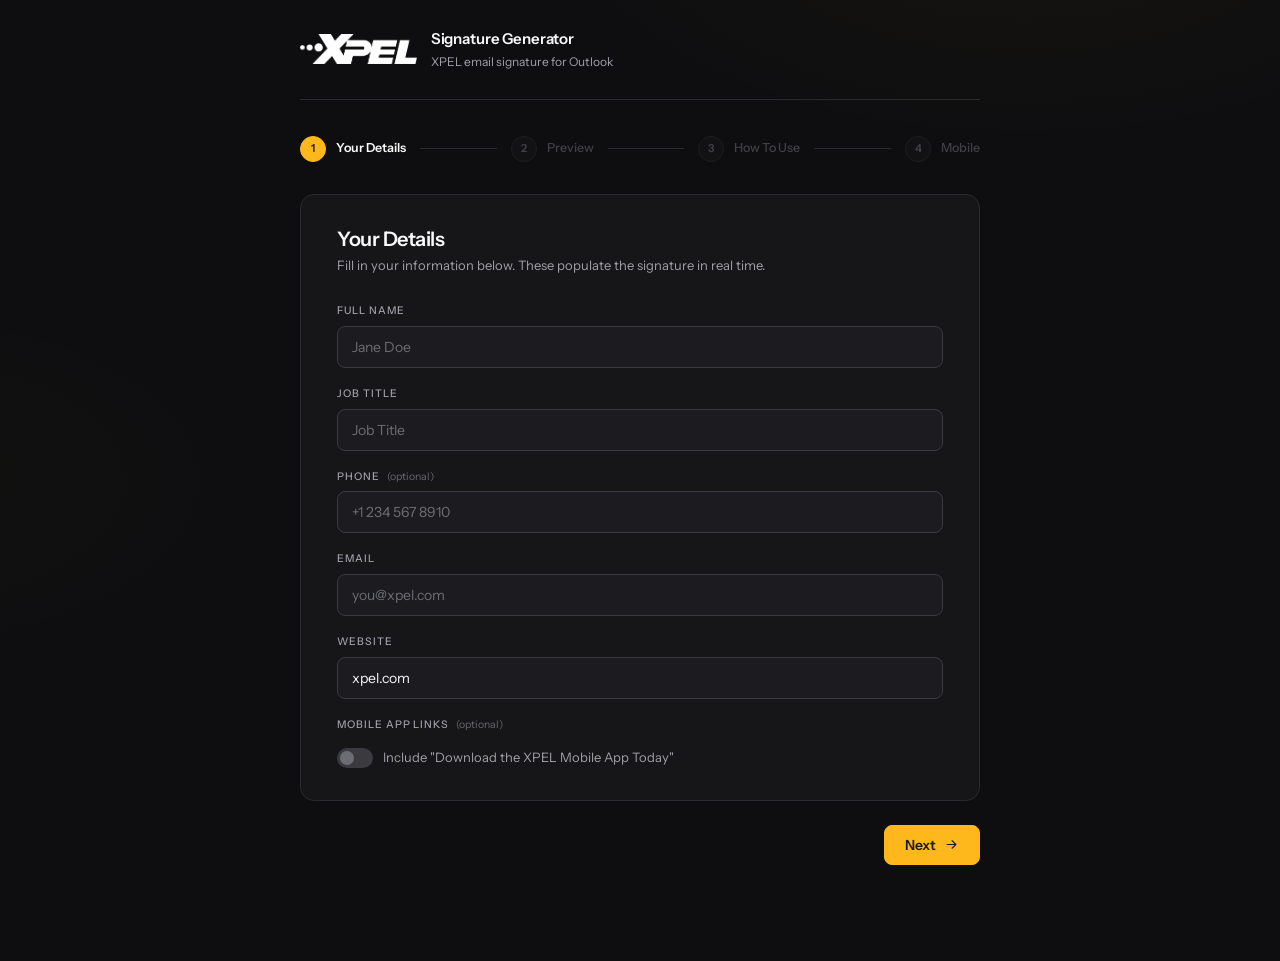
==== index.html @ 2476eb13 "Add files via upload" ====
<!doctype html>
<html lang="en">
<head>
<meta charset="utf-8">
<meta name="viewport" content="width=device-width, initial-scale=1">
<title>XPEL · Signature Generator</title>
<link rel="preconnect" href="https://fonts.googleapis.com">
<link rel="preconnect" href="https://fonts.gstatic.com" crossorigin>
<link href="https://fonts.googleapis.com/css2?family=Instrument+Sans:wght@400;500;600&family=JetBrains+Mono:wght@400;500&display=swap" rel="stylesheet">
<link rel="stylesheet" href="style.css">
</head>
<body>
<div class="app">

  <header class="app-header">
    <img id="header-logo" class="header-logo" alt="XPEL">
    <div class="brand-text">
      <span class="title">Signature Generator</span>
      <span class="subtitle">XPEL email signature for Outlook</span>
    </div>
  </header>

  <!-- Stepper -->
  <div class="stepper" role="navigation" aria-label="Progress">
    <div class="step active" id="step-1" data-step="1" role="button" tabindex="0" aria-label="Step 1: Your Details">
      <div class="step-num">1</div>
      <span class="step-label">Your Details</span>
    </div>
    <div class="step-connector"></div>
    <div class="step" id="step-2" data-step="2" role="button" tabindex="0" aria-label="Step 2: Preview">
      <div class="step-num">2</div>
      <span class="step-label">Preview</span>
    </div>
    <div class="step-connector"></div>
    <div class="step" id="step-3" data-step="3" role="button" tabindex="0" aria-label="Step 3: How To Use">
      <div class="step-num">3</div>
      <span class="step-label">How To Use</span>
    </div>
    <div class="step-connector"></div>
    <div class="step" id="step-4" data-step="4" role="button" tabindex="0" aria-label="Step 4: Mobile">
      <div class="step-num">4</div>
      <span class="step-label">Mobile</span>
    </div>
  </div>

  <!-- ── Page 1: Your Details ─────────────────────────────────── -->
  <div id="page-1" class="page active">
    <div class="panel">
      <h2 class="panel-title">Your Details</h2>
      <p class="panel-helper">Fill in your information below. These populate the signature in real time.</p>

      <div class="field">
        <label class="field-label" for="f-name">Full Name</label>
        <input class="field-input" id="f-name" type="text" data-field="name" autocomplete="name" placeholder="Jane Doe">
      </div>
      <div class="field">
        <label class="field-label" for="f-title">Job Title</label>
        <input class="field-input" id="f-title" type="text" data-field="title" autocomplete="organization-title" placeholder="Job Title">
      </div>
      <div class="field">
        <label class="field-label" for="f-phone">Phone <span class="field-optional">(optional)</span></label>
        <input class="field-input" id="f-phone" type="tel" data-field="phone" autocomplete="tel" placeholder="+1 234 567 8910">
      </div>
      <div class="field">
        <label class="field-label" for="f-email">Email</label>
        <input class="field-input" id="f-email" type="email" data-field="email" autocomplete="email" placeholder="you@xpel.com">
      </div>
      <div class="field">
        <label class="field-label" for="f-website">Website</label>
        <input class="field-input" id="f-website" type="text" data-field="website" autocomplete="url" placeholder="xpel.com">
      </div>
      <div class="field field-toggle">
        <span class="field-label">Mobile App Links <span class="field-optional">(optional)</span></span>
        <label class="toggle-row" for="f-app-links">
          <input type="checkbox" id="f-app-links" class="toggle-input" data-bool-field="showAppLinks">
          <span class="toggle-track"><span class="toggle-thumb"></span></span>
          <span class="toggle-text">Include "Download the XPEL Mobile App Today"</span>
        </label>
      </div>
    </div>

    <div class="nav-row">
      <span class="spacer"></span>
      <button class="btn btn-primary" id="next-1" type="button">
        Next
        <svg viewBox="0 0 24 24"><path d="M5 12h14M13 6l6 6-6 6"/></svg>
      </button>
    </div>
  </div>

  <!-- ── Page 2: Preview ──────────────────────────────────────── -->
  <div id="page-2" class="page">
    <div class="panel">
      <h2 class="panel-title">Preview</h2>
      <p class="panel-helper">Here's a live preview of your signature.</p>

      <div class="preview-stage">
        <iframe id="preview-frame" title="Signature preview"></iframe>
      </div>
    </div>

    <div class="nav-row">
      <button class="btn" id="back-2" type="button">
        <svg viewBox="0 0 24 24"><path d="M19 12H5M11 6l-6 6 6 6"/></svg>
        Back
      </button>
      <button class="btn btn-primary" id="next-2" type="button">
        Next
        <svg viewBox="0 0 24 24"><path d="M5 12h14M13 6l6 6-6 6"/></svg>
      </button>
    </div>
  </div>

  <!-- ── Page 3: How To Use ────────────────────────────────────── -->
  <div id="page-3" class="page">
    <div class="panel">
      <h2 class="panel-title">How To Use</h2>
      <p class="panel-helper">Copy your signature, then select your computer and Outlook version to see the right install steps.</p>

      <div class="copy-hero">
        <button class="btn-copy-outlook" id="copy-rich" type="button">
          <svg viewBox="0 0 24 24"><path d="M20 6 9 17l-5-5"/></svg>
          Copy for Outlook
        </button>
        <p class="copy-hint">Copies the formatted signature &mdash; images, layout, and all. Paste directly into the Outlook editor.</p>
      </div>

      <p class="toggle-section-label">Your Computer</p>
      <div class="mode-toggle-large" role="group" aria-label="Choose your computer">
        <button class="mode-btn active" type="button" data-device="windows" id="device-windows">
          <svg viewBox="0 0 24 24"><rect x="2" y="4" width="20" height="13" rx="1.5"/><path d="M8 21h8M12 17v4"/></svg>
          Windows
        </button>
        <button class="mode-btn" type="button" data-device="mac" id="device-mac">
          <svg viewBox="0 0 24 24"><rect x="4" y="4" width="16" height="11" rx="1"/><path d="M2 18h20l-1.5 2h-17z"/></svg>
          Mac
        </button>
      </div>

      <p class="toggle-section-label">Outlook Version</p>
      <div class="mode-toggle-large" role="group" aria-label="Choose your Outlook version">
        <button class="mode-btn active" type="button" data-version="new" id="version-new">
          <svg viewBox="0 0 24 24"><circle cx="12" cy="12" r="10"/><path d="M2 12h20M12 2a15.3 15.3 0 0 1 4 10 15.3 15.3 0 0 1-4 10 15.3 15.3 0 0 1-4-10 15.3 15.3 0 0 1 4-10z"/></svg>
          <span class="mode-btn-stack">
            <span class="mode-btn-main">Web &amp; New Outlook</span>
            <span class="mode-btn-sub">outlook.com &middot; Microsoft 365 &middot; New Outlook</span>
          </span>
        </button>
        <button class="mode-btn" type="button" data-version="classic" id="version-classic">
          <svg viewBox="0 0 24 24"><rect x="2" y="3" width="20" height="14" rx="2"/><path d="M8 21h8M12 17v4"/></svg>
          <span class="mode-btn-stack">
            <span class="mode-btn-main">Classic Desktop App</span>
            <span class="mode-btn-sub">Outlook 2016 &ndash; 2021</span>
          </span>
        </button>
      </div>

      <div class="install-sections">

        <div class="install-card" data-device="windows" data-version="new">
          <div class="install-card-header">
            <div class="install-icon">
              <svg viewBox="0 0 24 24"><circle cx="12" cy="12" r="10"/><path d="M2 12h20M12 2a15.3 15.3 0 0 1 4 10 15.3 15.3 0 0 1-4 10 15.3 15.3 0 0 1-4-10 15.3 15.3 0 0 1 4-10z"/></svg>
            </div>
            <div>
              <p class="install-card-title">New Outlook &amp; Outlook on the Web &mdash; Windows</p>
              <p class="install-card-sub">outlook.com &middot; Microsoft 365 &middot; New Outlook for Windows</p>
            </div>
          </div>
          <ol class="install-steps">
            <li class="install-step"><span class="step-num-sm">1</span><span>Click the <strong>Settings</strong> gear icon in the top-right corner of Outlook.</span></li>
            <li class="install-step"><span class="step-num-sm">2</span><span>Select <code>Accounts &rarr; Signatures</code>.</span></li>
            <li class="install-step"><span class="step-num-sm">3</span><span>Click <strong>New signature</strong> (or the <strong>+</strong> icon) and give it a name (e.g. <em>XPEL</em>).</span></li>
            <li class="install-step"><span class="step-num-sm">4</span><span>Click into the signature editor, then press <code>Ctrl+V</code> to paste.</span></li>
            <li class="install-step"><span class="step-num-sm">5</span><span>Click <strong>Save</strong>. Set it as your default for new messages and/or replies using the dropdowns.</span></li>
          </ol>
        </div>

        <div class="install-card" data-device="windows" data-version="classic">
          <div class="install-card-header">
            <div class="install-icon">
              <svg viewBox="0 0 24 24"><rect x="2" y="3" width="20" height="14" rx="2"/><path d="M8 21h8M12 17v4"/></svg>
            </div>
            <div>
              <p class="install-card-title">Classic Outlook Desktop &mdash; Windows</p>
              <p class="install-card-sub">Outlook 2016 &middot; 2019 &middot; 2021 (Windows)</p>
            </div>
          </div>
          <ol class="install-steps">
            <li class="install-step"><span class="step-num-sm">1</span><span>Open Outlook and go to <code>File &rarr; Options &rarr; Mail</code>.</span></li>
            <li class="install-step"><span class="step-num-sm">2</span><span>Click <strong>Signatures&hellip;</strong> under the <em>Compose messages</em> section.</span></li>
            <li class="install-step"><span class="step-num-sm">3</span><span>Click <strong>New</strong>, enter a name (e.g. <em>XPEL</em>), and click <strong>OK</strong>.</span></li>
            <li class="install-step"><span class="step-num-sm">4</span><span>Click into the editor area at the bottom, then press <code>Ctrl+V</code> to paste.</span></li>
            <li class="install-step"><span class="step-num-sm">5</span><span>Click <strong>OK</strong> to save. Use the dropdowns at top right to set it as default for <em>New messages</em> and/or <em>Replies/forwards</em>.</span></li>
          </ol>
        </div>

        <div class="install-card" data-device="mac" data-version="new">
          <div class="install-card-header">
            <div class="install-icon">
              <svg viewBox="0 0 24 24"><circle cx="12" cy="12" r="10"/><path d="M2 12h20M12 2a15.3 15.3 0 0 1 4 10 15.3 15.3 0 0 1-4 10 15.3 15.3 0 0 1-4-10 15.3 15.3 0 0 1 4-10z"/></svg>
            </div>
            <div>
              <p class="install-card-title">New Outlook &amp; Outlook on the Web &mdash; Mac</p>
              <p class="install-card-sub">outlook.com &middot; Microsoft 365 &middot; New Outlook for Mac</p>
            </div>
          </div>
          <ol class="install-steps">
            <li class="install-step"><span class="step-num-sm">1</span><span>Click the <strong>Settings</strong> gear icon in the top-right corner. If you don&rsquo;t see one, click the <strong>Outlook</strong> menu &rarr; <strong>Settings</strong> instead.</span></li>
            <li class="install-step"><span class="step-num-sm">2</span><span>Select <code>Accounts &rarr; Signatures</code>.</span></li>
            <li class="install-step"><span class="step-num-sm">3</span><span>Click <strong>New signature</strong> (or the <strong>+</strong> icon) and give it a name (e.g. <em>XPEL</em>).</span></li>
            <li class="install-step"><span class="step-num-sm">4</span><span>Click into the signature editor, then press <code>&#8984;V</code> to paste.</span></li>
            <li class="install-step warn"><span class="step-num-sm">5</span><span>A small clipboard icon will appear right after pasting &mdash; click it and choose <strong>Keep Source Formatting</strong>. Skipping this is the most common cause of a squished or distorted signature on Mac.</span></li>
            <li class="install-step"><span class="step-num-sm">6</span><span>Click <strong>Save</strong>. Set it as your default for new messages and/or replies using the dropdowns.</span></li>
          </ol>
        </div>

        <div class="install-card" data-device="mac" data-version="classic">
          <div class="install-card-header">
            <div class="install-icon">
              <svg viewBox="0 0 24 24"><rect x="4" y="4" width="16" height="11" rx="1"/><path d="M2 18h20l-1.5 2h-17z"/></svg>
            </div>
            <div>
              <p class="install-card-title">Classic Outlook for Mac</p>
              <p class="install-card-sub">Outlook 2019 &middot; 2021 for Mac (pre-&ldquo;New Outlook&rdquo; interface)</p>
            </div>
          </div>
          <ol class="install-steps">
            <li class="install-step"><span class="step-num-sm">1</span><span>Click the <strong>Outlook</strong> menu in the top-left of the screen, then select <strong>Preferences</strong>.</span></li>
            <li class="install-step"><span class="step-num-sm">2</span><span>Click <strong>Signatures</strong> under the <em>Email</em> section.</span></li>
            <li class="install-step"><span class="step-num-sm">3</span><span>Click the <strong>+</strong> icon to add a new signature and give it a name (e.g. <em>XPEL</em>).</span></li>
            <li class="install-step"><span class="step-num-sm">4</span><span>Click into the editor, then press <code>&#8984;V</code> to paste.</span></li>
            <li class="install-step warn"><span class="step-num-sm">5</span><span>A small clipboard icon will appear right after pasting &mdash; click it and choose <strong>Keep Source Formatting</strong>. Skipping this is the most common cause of a squished or distorted signature on Mac.</span></li>
            <li class="install-step"><span class="step-num-sm">6</span><span>Click <strong>Save</strong>, close the window, then use the dropdowns to set it as default for <em>New messages</em> and/or <em>Replies/forwards</em>.</span></li>
          </ol>
        </div>

      </div>
    </div>

    <div class="nav-row">
      <button class="btn" id="back-3" type="button">
        <svg viewBox="0 0 24 24"><path d="M19 12H5M11 6l-6 6 6 6"/></svg>
        Back
      </button>
      <button class="btn btn-primary" id="next-3" type="button">
        Next
        <svg viewBox="0 0 24 24"><path d="M5 12h14M13 6l6 6-6 6"/></svg>
      </button>
    </div>
  </div>

  <!-- ── Page 4: Mobile Setup ──────────────────────────────────── -->
  <div id="page-4" class="page">
    <div class="panel">
      <h2 class="panel-title">Mobile Setup</h2>
      <p class="panel-helper">Outlook Mobile signatures are separate from desktop and don&rsquo;t sync automatically &mdash; you'll need to set this up once on each phone. This is a simplified, plain-text signature that works the same way on iOS and Android, and it's clearly marked as a mobile reply.</p>

      <div class="plaintext-preview" id="plaintext-preview"></div>

      <div class="copy-hero">
        <button class="btn-copy-outlook" id="copy-mobile" type="button">
          <svg viewBox="0 0 24 24"><path d="M20 6 9 17l-5-5"/></svg>
          Copy Mobile Signature
        </button>
        <p class="copy-hint">Plain text, no logo or images &mdash; pastes cleanly into Outlook Mobile on any phone.</p>
      </div>

      <div class="install-card">
        <div class="install-card-header">
          <div class="install-icon">
            <svg viewBox="0 0 24 24"><rect x="4" y="2" width="16" height="20" rx="2"/><path d="M8 20h8"/></svg>
          </div>
          <div>
            <p class="install-card-title">Outlook Mobile &mdash; iOS &amp; Android</p>
            <p class="install-card-sub">Same steps on both platforms</p>
          </div>
        </div>
        <ol class="install-steps">
          <li class="install-step"><span class="step-num-sm">1</span><span>Tap the account icon or menu in the top-left of Outlook, then tap the <strong>Settings</strong> gear.</span></li>
          <li class="install-step"><span class="step-num-sm">2</span><span>Select your account, then tap <strong>Signature</strong>.</span></li>
          <li class="install-step"><span class="step-num-sm">3</span><span>Clear any existing text, tap and hold the empty field, then choose <strong>Paste</strong>.</span></li>
          <li class="install-step"><span class="step-num-sm">4</span><span>Tap the checkmark (or <strong>Done</strong>) in the top-right to save.</span></li>
        </ol>
      </div>

    </div>

    <div class="nav-row">
      <button class="btn" id="back-4" type="button">
        <svg viewBox="0 0 24 24"><path d="M19 12H5M11 6l-6 6 6 6"/></svg>
        Back
      </button>
      <span class="spacer"></span>
    </div>
  </div>

</div><!-- /.app -->

<div class="toast" id="toast" role="status" aria-live="polite">Copied</div>
<script src="assets.js"></script>
<script src="app.js"></script>
</body>
</html>
---- style.css ----
:root {
    --bg: #0e0e10;
    --surface: #161618;
    --surface-2: #1c1c20;
    --border: #2a2a2e;
    --border-strong: #3a3a3f;
    --text: #fafafa;
    --text-mute: #a0a0a8;
    --text-dim: #6c6c74;
    --accent: #FFB81C;
    --accent-mute: rgba(255, 184, 28, 0.16);
    --radius: 8px;
    --radius-lg: 14px;
    --font-ui: 'Instrument Sans', system-ui, -apple-system, sans-serif;
    --font-mono: 'JetBrains Mono', ui-monospace, SFMono-Regular, monospace;
  }

  *, *::before, *::after { box-sizing: border-box; }

  html, body {
    margin: 0; padding: 0;
    background: var(--bg);
    color: var(--text);
    font-family: var(--font-ui);
    font-size: 14px;
    line-height: 1.5;
    -webkit-font-smoothing: antialiased;
    -moz-osx-font-smoothing: grayscale;
  }

  body {
    min-height: 100vh;
    background-image:
      radial-gradient(800px 400px at 80% -10%, rgba(255, 184, 28, 0.04), transparent 60%),
      radial-gradient(600px 300px at -10% 50%, rgba(255, 184, 28, 0.025), transparent 60%);
  }

  .app {
    max-width: 760px;
    margin: 0 auto;
    padding: 28px 40px 96px;
  }

  /* ─── Header ─────────────────────────────────────────────────── */
  .app-header {
    display: flex;
    align-items: center;
    gap: 14px;
    padding-bottom: 28px;
    border-bottom: 1px solid var(--border);
    margin-bottom: 36px;
  }

  .header-logo {
    height: 30px;
    width: auto;
    display: block;
    flex-shrink: 0;
  }

  .brand-text { display: flex; flex-direction: column; gap: 2px; }

  .brand-text .title {
    font-size: 15px;
    font-weight: 600;
    letter-spacing: -0.01em;
    color: var(--text);
  }

  .brand-text .subtitle {
    color: var(--text-mute);
    font-size: 12px;
  }

  /* ─── Stepper ─────────────────────────────────────────────────── */
  .stepper {
    display: flex;
    align-items: center;
    margin-bottom: 32px;
    user-select: none;
  }

  .step {
    display: flex;
    align-items: center;
    gap: 10px;
    cursor: default;
    opacity: 0.35;
    transition: opacity 0.2s;
    flex-shrink: 0;
  }

  .step.active { opacity: 1; cursor: default; }
  .step.done   { opacity: 0.6; cursor: pointer; }
  .step.done:hover { opacity: 0.9; }

  .step-num {
    width: 26px;
    height: 26px;
    border-radius: 50%;
    background: var(--surface-2);
    border: 1px solid var(--border-strong);
    display: flex;
    align-items: center;
    justify-content: center;
    font-size: 11px;
    font-weight: 600;
    color: var(--text-mute);
    flex-shrink: 0;
    transition: background 0.2s, border-color 0.2s, color 0.2s;
  }

  .step.active .step-num {
    background: var(--accent);
    border-color: var(--accent);
    color: #1a1a1a;
  }

  .step.done .step-num {
    background: transparent;
    border-color: var(--accent);
    color: var(--accent);
  }

  .step-label {
    font-size: 12.5px;
    font-weight: 500;
    color: var(--text-mute);
    white-space: nowrap;
  }

  .step.active .step-label { color: var(--text); font-weight: 600; }

  .step-connector {
    flex: 1;
    height: 1px;
    background: var(--border);
    margin: 0 14px;
    min-width: 20px;
  }

  /* ─── Pages ────────────────────────────────────────────────────── */
  .page { display: none; }
  .page.active { display: block; }

  /* ─── Panel ────────────────────────────────────────────────────── */
  .panel {
    background: var(--surface);
    border: 1px solid var(--border);
    border-radius: var(--radius-lg);
    padding: 32px 36px;
  }

  .panel-title {
    font-size: 20px;
    font-weight: 600;
    letter-spacing: -0.025em;
    margin: 0 0 5px;
    color: var(--text);
    line-height: 1.2;
  }

  .panel-helper {
    color: var(--text-mute);
    font-size: 13px;
    margin: 0 0 28px;
    line-height: 1.5;
  }

  /* ─── Form fields ───────────────────────────────────────────────── */
  .field { margin-bottom: 18px; }
  .field:last-of-type { margin-bottom: 0; }

  .field-label {
    display: block;
    font-size: 10.5px;
    font-weight: 500;
    text-transform: uppercase;
    letter-spacing: 0.09em;
    color: var(--text-mute);
    margin-bottom: 7px;
  }

  .field-optional {
    text-transform: none;
    letter-spacing: 0;
    font-weight: 400;
    opacity: 0.6;
    margin-left: 4px;
  }

  .field-input {
    display: block;
    width: 100%;
    background: var(--surface-2);
    border: 1px solid var(--border-strong);
    border-radius: var(--radius);
    padding: 11px 14px;
    color: var(--text);
    font-family: inherit;
    font-size: 14px;
    transition: border-color 0.15s, box-shadow 0.15s, background-color 0.15s;
  }

  .field-input:hover {
    border-color: #4a4a52;
    background: #202024;
  }

  .field-input:focus {
    outline: none;
    border-color: var(--accent);
    box-shadow: 0 0 0 3px var(--accent-mute);
    background: var(--surface-2);
  }

  .field-input::placeholder { color: var(--text-dim); }


  /* ─── Toggle switch ─────────────────────────────────────────────── */
  .field-toggle { display: flex; flex-direction: column; gap: 8px; }

  .toggle-row {
    display: flex;
    align-items: center;
    gap: 10px;
    cursor: pointer;
    user-select: none;
  }

  .toggle-input {
    position: absolute;
    opacity: 0;
    width: 0;
    height: 0;
    pointer-events: none;
  }

  .toggle-track {
    position: relative;
    width: 36px;
    height: 20px;
    background: var(--border-strong);
    border-radius: 999px;
    flex-shrink: 0;
    transition: background 0.2s, box-shadow 0.15s;
  }

  .toggle-thumb {
    position: absolute;
    top: 3px;
    left: 3px;
    width: 14px;
    height: 14px;
    background: var(--text-dim);
    border-radius: 50%;
    transition: transform 0.2s, background 0.2s;
  }

  .toggle-input:checked + .toggle-track {
    background: var(--accent-mute);
    box-shadow: inset 0 0 0 1px rgba(255,184,28,0.35);
  }

  .toggle-input:checked + .toggle-track .toggle-thumb {
    transform: translateX(16px);
    background: var(--accent);
  }

  .toggle-input:focus-visible + .toggle-track {
    box-shadow: 0 0 0 3px var(--accent-mute);
  }

  .toggle-row:hover .toggle-track { background: #4a4a52; }
  .toggle-input:checked ~ .toggle-text { color: var(--text); }

  .toggle-text {
    font-size: 13px;
    color: var(--text-mute);
    line-height: 1.4;
    transition: color 0.15s;
  }

  /* ─── Nav buttons ───────────────────────────────────────────────── */
  .nav-row {
    display: flex;
    align-items: center;
    justify-content: space-between;
    margin-top: 24px;
    gap: 12px;
  }

  .spacer { flex: 1; }

  .btn {
    display: inline-flex;
    align-items: center;
    justify-content: center;
    gap: 8px;
    padding: 10px 20px;
    border-radius: var(--radius);
    border: 1px solid var(--border-strong);
    background: var(--surface-2);
    color: var(--text);
    font-family: inherit;
    font-size: 14px;
    font-weight: 500;
    cursor: pointer;
    transition: border-color 0.15s, background-color 0.15s, transform 0.05s;
  }

  .btn:hover { border-color: #4a4a52; background: #23232a; }
  .btn:active { transform: translateY(1px); }
  .btn:focus-visible { outline: none; border-color: var(--accent); box-shadow: 0 0 0 3px var(--accent-mute); }

  .btn-primary {
    background: var(--accent);
    color: #1a1a1a;
    border-color: var(--accent);
    font-weight: 600;
  }

  .btn-primary:hover { background: #ffc547; border-color: #ffc547; }

  .btn svg, .mode-btn svg {
    width: 15px; height: 15px;
    stroke: currentColor; fill: none;
    stroke-width: 1.8; stroke-linecap: round; stroke-linejoin: round;
    flex-shrink: 0;
  }

  /* ─── Toggle section labels & size button sub-text ─────────────── */
  .toggle-section-label {
    font-size: 10.5px;
    font-weight: 500;
    text-transform: uppercase;
    letter-spacing: 0.09em;
    color: var(--text-mute);
    margin: 0 0 8px;
  }

  .mode-btn-stack {
    display: flex;
    flex-direction: column;
    align-items: flex-start;
    gap: 3px;
    text-align: left;
  }

  .mode-btn-main {
    font-size: 14px;
    font-weight: 500;
    line-height: 1;
  }

  .mode-btn-sub {
    font-size: 11px;
    font-weight: 400;
    opacity: 0.6;
    line-height: 1.3;
  }

  .mode-btn.active .mode-btn-sub { opacity: 0.55; }

  /* Align icon to top of stacked text */
  .mode-btn svg { margin-top: 1px; }

  /* ─── Mode toggle (page 2) ─────────────────────────────────────── */
  .mode-toggle-large {
    display: grid;
    grid-template-columns: 1fr 1fr;
    gap: 10px;
    margin-bottom: 18px;
  }

  .mode-btn {
    display: flex;
    align-items: center;
    justify-content: center;
    gap: 9px;
    padding: 13px 20px;
    border-radius: var(--radius);
    border: 1px solid var(--border-strong);
    background: var(--surface-2);
    color: var(--text-mute);
    font-family: inherit;
    font-size: 14px;
    font-weight: 500;
    cursor: pointer;
    transition: all 0.18s ease;
  }

  .mode-btn:hover { border-color: #4a4a52; color: var(--text); background: #202024; }
  .mode-btn:active { transform: translateY(1px); }

  .mode-btn.active {
    background: var(--text);
    color: var(--bg);
    border-color: var(--text);
  }

  /* ─── Preview stage ────────────────────────────────────────────── */
  .preview-stage {
    background: #555558;
    background-image: linear-gradient(135deg,
      rgba(255,255,255,0.02) 25%, transparent 25%, transparent 50%,
      rgba(255,255,255,0.02) 50%, rgba(255,255,255,0.02) 75%, transparent 75%, transparent);
    background-size: 16px 16px;
    border-radius: var(--radius);
    padding: 24px;
    overflow: auto;
    text-align: center;
    margin-bottom: 20px;
  }

  #preview-frame {
    display: inline-block;
    width: 600px;
    max-width: 100%;
    border: 0;
    background: transparent;
    vertical-align: top;
  }

  /* ─── Plain-text preview (Mobile step) ──────────────────────────── */
  .plaintext-preview {
    background: var(--surface-2);
    border: 1px solid var(--border-strong);
    border-radius: var(--radius);
    padding: 18px 20px;
    font-family: var(--font-mono);
    font-size: 12.5px;
    line-height: 1.7;
    color: var(--text);
    white-space: pre-wrap;
    word-break: break-word;
    min-height: 60px;
    margin-bottom: 20px;
  }

  /* ─── Copy for Outlook hero (page 3) ───────────────────────────── */
  .copy-hero {
    margin-bottom: 36px;
    display: flex;
    flex-direction: column;
    gap: 10px;
    align-items: stretch;
  }

  .btn-copy-outlook {
    display: flex;
    align-items: center;
    justify-content: center;
    gap: 10px;
    padding: 17px 28px;
    border-radius: var(--radius);
    border: none;
    background: var(--accent);
    color: #1a1a1a;
    font-family: inherit;
    font-size: 16px;
    font-weight: 700;
    letter-spacing: -0.01em;
    cursor: pointer;
    transition: background-color 0.15s, transform 0.05s;
  }

  .btn-copy-outlook:hover { background: #ffc547; }
  .btn-copy-outlook:active { transform: translateY(1px); }
  .btn-copy-outlook:focus-visible { outline: none; box-shadow: 0 0 0 3px var(--accent-mute); }

  .btn-copy-outlook svg {
    width: 18px; height: 18px;
    stroke: currentColor; fill: none;
    stroke-width: 2; stroke-linecap: round; stroke-linejoin: round;
    flex-shrink: 0;
  }

  .copy-hint {
    font-size: 12px;
    color: var(--text-dim);
    text-align: center;
    line-height: 1.5;
    margin: 0;
  }

  /* ─── Install instructions (page 3) ───────────────────────────── */
  .install-sections { display: flex; flex-direction: column; gap: 16px; }

  .install-card {
    background: var(--surface-2);
    border: 1px solid var(--border);
    border-radius: var(--radius-lg);
    padding: 22px 26px;
  }

  .install-card.is-hidden { display: none; }

  .install-card-header {
    display: flex;
    align-items: center;
    gap: 12px;
    margin-bottom: 18px;
  }

  .install-icon {
    width: 32px;
    height: 32px;
    border-radius: 7px;
    background: var(--accent-mute);
    display: flex;
    align-items: center;
    justify-content: center;
    flex-shrink: 0;
  }

  .install-icon svg {
    width: 15px; height: 15px;
    stroke: var(--accent); fill: none;
    stroke-width: 1.8; stroke-linecap: round; stroke-linejoin: round;
  }

  .install-card-title {
    font-size: 13.5px;
    font-weight: 600;
    color: var(--text);
    margin: 0;
    line-height: 1.3;
  }

  .install-card-sub {
    font-size: 11.5px;
    color: var(--text-dim);
    margin: 3px 0 0;
  }

  .install-steps { list-style: none; margin: 0; padding: 0; display: flex; flex-direction: column; gap: 10px; }

  .install-step {
    display: flex;
    align-items: baseline;
    gap: 11px;
    font-size: 13px;
    color: var(--text-mute);
    line-height: 1.5;
  }

  .step-num-sm {
    width: 19px;
    height: 19px;
    border-radius: 50%;
    background: var(--surface);
    border: 1px solid var(--border);
    display: flex;
    align-items: center;
    justify-content: center;
    font-size: 10px;
    font-weight: 600;
    color: var(--text-dim);
    flex-shrink: 0;
    margin-top: 1px;
  }

  .install-step code {
    font-family: var(--font-mono);
    background: var(--surface);
    border: 1px solid var(--border);
    padding: 1px 6px;
    border-radius: 4px;
    font-size: 11.5px;
    color: var(--text);
  }

  .install-step strong { color: var(--text); font-weight: 600; }

  .install-step.warn {
    background: var(--accent-mute);
    border: 1px solid rgba(255, 184, 28, 0.35);
    border-radius: 7px;
    padding: 8px 10px;
    margin: 0 -10px;
  }

  .install-step.warn .step-num-sm {
    background: var(--accent);
    border-color: var(--accent);
    color: #1a1a1a;
  }

  .install-step.warn strong { color: var(--accent); }

  /* ─── Toast ────────────────────────────────────────────────────── */
  .toast {
    position: fixed;
    bottom: 32px;
    left: 50%;
    transform: translateX(-50%) translateY(16px);
    background: var(--text);
    color: var(--bg);
    padding: 11px 20px;
    border-radius: 999px;
    font-size: 13px;
    font-weight: 500;
    opacity: 0;
    pointer-events: none;
    transition: opacity 0.22s ease, transform 0.22s ease;
    z-index: 100;
    box-shadow: 0 10px 30px rgba(0,0,0,0.45);
    max-width: 90vw;
    text-align: center;
  }

  .toast.visible { opacity: 1; transform: translateX(-50%) translateY(0); }

  .preview-stage::-webkit-scrollbar { height: 8px; width: 8px; }
  .preview-stage::-webkit-scrollbar-thumb { background: #3a3a40; border-radius: 4px; }
  .preview-stage::-webkit-scrollbar-thumb:hover { background: #4a4a52; }
  .preview-stage::-webkit-scrollbar-track { background: transparent; }

  @media (max-width: 600px) {
    .app { padding: 20px 16px 64px; }
    .panel { padding: 24px 20px; }
    .step-label { display: none; }
    .mode-toggle-large { grid-template-columns: 1fr 1fr; }
  }
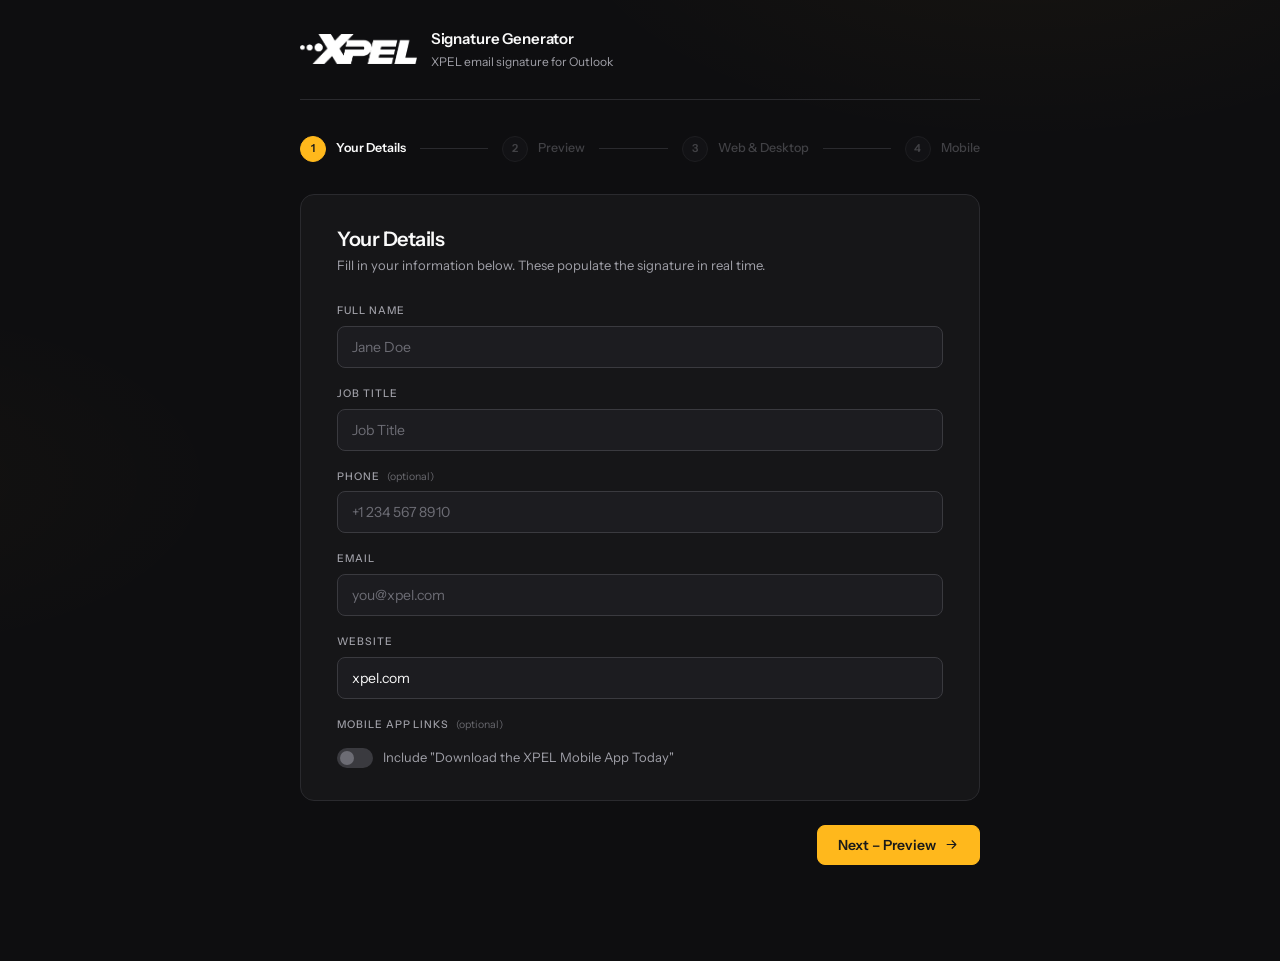
==== commit c9c8cb5b: "Add files via upload" ====
--- a/index.html
+++ b/index.html
@@ -32,9 +32,9 @@
       <span class="step-label">Preview</span>
     </div>
     <div class="step-connector"></div>
-    <div class="step" id="step-3" data-step="3" role="button" tabindex="0" aria-label="Step 3: How To Use">
+    <div class="step" id="step-3" data-step="3" role="button" tabindex="0" aria-label="Step 3: Web & Desktop Setup">
       <div class="step-num">3</div>
-      <span class="step-label">How To Use</span>
+      <span class="step-label">Web &amp; Desktop</span>
     </div>
     <div class="step-connector"></div>
     <div class="step" id="step-4" data-step="4" role="button" tabindex="0" aria-label="Step 4: Mobile">
@@ -82,7 +82,7 @@
     <div class="nav-row">
       <span class="spacer"></span>
       <button class="btn btn-primary" id="next-1" type="button">
-        Next
+        Next &ndash; Preview
         <svg viewBox="0 0 24 24"><path d="M5 12h14M13 6l6 6-6 6"/></svg>
       </button>
     </div>
@@ -105,7 +105,7 @@
         Back
       </button>
       <button class="btn btn-primary" id="next-2" type="button">
-        Next
+        Next &ndash; Web &amp; Desktop Setup
         <svg viewBox="0 0 24 24"><path d="M5 12h14M13 6l6 6-6 6"/></svg>
       </button>
     </div>
@@ -114,63 +114,88 @@
   <!-- ── Page 3: How To Use ────────────────────────────────────── -->
   <div id="page-3" class="page">
     <div class="panel">
-      <h2 class="panel-title">How To Use</h2>
-      <p class="panel-helper">Copy your signature, then select your computer and Outlook version to see the right install steps.</p>
-
-      <div class="copy-hero">
-        <button class="btn-copy-outlook" id="copy-rich" type="button">
-          <svg viewBox="0 0 24 24"><path d="M20 6 9 17l-5-5"/></svg>
-          Copy for Outlook
-        </button>
-        <p class="copy-hint">Copies the formatted signature &mdash; images, layout, and all. Paste directly into the Outlook editor.</p>
-      </div>
-
-      <p class="toggle-section-label">Your Computer</p>
-      <div class="mode-toggle-large" role="group" aria-label="Choose your computer">
-        <button class="mode-btn active" type="button" data-device="windows" id="device-windows">
-          <svg viewBox="0 0 24 24"><rect x="2" y="4" width="20" height="13" rx="1.5"/><path d="M8 21h8M12 17v4"/></svg>
-          Windows
-        </button>
-        <button class="mode-btn" type="button" data-device="mac" id="device-mac">
-          <svg viewBox="0 0 24 24"><rect x="4" y="4" width="16" height="11" rx="1"/><path d="M2 18h20l-1.5 2h-17z"/></svg>
-          Mac
-        </button>
-      </div>
-
-      <p class="toggle-section-label">Outlook Version</p>
-      <div class="mode-toggle-large" role="group" aria-label="Choose your Outlook version">
-        <button class="mode-btn active" type="button" data-version="new" id="version-new">
-          <svg viewBox="0 0 24 24"><circle cx="12" cy="12" r="10"/><path d="M2 12h20M12 2a15.3 15.3 0 0 1 4 10 15.3 15.3 0 0 1-4 10 15.3 15.3 0 0 1-4-10 15.3 15.3 0 0 1 4-10z"/></svg>
-          <span class="mode-btn-stack">
-            <span class="mode-btn-main">Web &amp; New Outlook</span>
-            <span class="mode-btn-sub">outlook.com &middot; Microsoft 365 &middot; New Outlook</span>
-          </span>
-        </button>
-        <button class="mode-btn" type="button" data-version="classic" id="version-classic">
-          <svg viewBox="0 0 24 24"><rect x="2" y="3" width="20" height="14" rx="2"/><path d="M8 21h8M12 17v4"/></svg>
-          <span class="mode-btn-stack">
-            <span class="mode-btn-main">Classic Desktop App</span>
-            <span class="mode-btn-sub">Outlook 2016 &ndash; 2021</span>
-          </span>
-        </button>
-      </div>
-
-      <div class="install-sections">
-
-        <div class="install-card" data-device="windows" data-version="new">
-          <div class="install-card-header">
-            <div class="install-icon">
+      <h2 class="panel-title">Outlook Web &amp; Desktop Setup</h2>
+      <p class="panel-helper">Three quick steps to get your signature in Outlook.</p>
+
+      <div class="howto-steps">
+
+        <div class="howto-step">
+          <div class="howto-step-header">
+            <span class="howto-step-num">1</span>
+            <div>
+              <p class="howto-step-title">What computer are you using?</p>
+            </div>
+          </div>
+          <div class="mode-toggle-large" role="group" aria-label="Choose your computer">
+            <button class="mode-btn active" type="button" data-device="windows" id="device-windows">
+              <svg viewBox="0 0 24 24"><rect x="2" y="4" width="20" height="13" rx="1.5"/><path d="M8 21h8M12 17v4"/></svg>
+              Windows
+            </button>
+            <button class="mode-btn" type="button" data-device="mac" id="device-mac">
+              <svg viewBox="0 0 24 24"><rect x="4" y="4" width="16" height="11" rx="1"/><path d="M2 18h20l-1.5 2h-17z"/></svg>
+              Mac
+            </button>
+          </div>
+        </div>
+
+        <div class="howto-step">
+          <div class="howto-step-header">
+            <span class="howto-step-num">2</span>
+            <div>
+              <p class="howto-step-title">Which version of Outlook do you use?</p>
+              <p class="howto-step-sub">Not sure? Most people today use Web &amp; New Outlook.</p>
+            </div>
+          </div>
+          <div class="mode-toggle-large" role="group" aria-label="Choose your Outlook version">
+            <button class="mode-btn active" type="button" data-version="new" id="version-new">
               <svg viewBox="0 0 24 24"><circle cx="12" cy="12" r="10"/><path d="M2 12h20M12 2a15.3 15.3 0 0 1 4 10 15.3 15.3 0 0 1-4 10 15.3 15.3 0 0 1-4-10 15.3 15.3 0 0 1 4-10z"/></svg>
-            </div>
-            <div>
-              <p class="install-card-title">New Outlook &amp; Outlook on the Web &mdash; Windows</p>
-              <p class="install-card-sub">outlook.com &middot; Microsoft 365 &middot; New Outlook for Windows</p>
-            </div>
-          </div>
-          <ol class="install-steps">
-            <li class="install-step"><span class="step-num-sm">1</span><span>Click the <strong>Settings</strong> gear icon in the top-right corner of Outlook.</span></li>
-            <li class="install-step"><span class="step-num-sm">2</span><span>Select <code>Accounts &rarr; Signatures</code>.</span></li>
-            <li class="install-step"><span class="step-num-sm">3</span><span>Click <strong>New signature</strong> (or the <strong>+</strong> icon) and give it a name (e.g. <em>XPEL</em>).</span></li>
+              <span class="mode-btn-stack">
+                <span class="mode-btn-main">Web &amp; New Outlook</span>
+                <span class="mode-btn-sub">outlook.com &middot; Microsoft 365 &middot; New Outlook</span>
+              </span>
+            </button>
+            <button class="mode-btn" type="button" data-version="classic" id="version-classic">
+              <svg viewBox="0 0 24 24"><rect x="2" y="3" width="20" height="14" rx="2"/><path d="M8 21h8M12 17v4"/></svg>
+              <span class="mode-btn-stack">
+                <span class="mode-btn-main">Classic Desktop App</span>
+                <span class="mode-btn-sub">Outlook 2016 &ndash; 2021</span>
+              </span>
+            </button>
+          </div>
+        </div>
+
+        <div class="howto-step">
+          <div class="howto-step-header">
+            <span class="howto-step-num">3</span>
+            <div>
+              <p class="howto-step-title">Click the button below to copy your signature</p>
+              <p class="howto-step-sub">Follow the instructions below to install in Outlook.</p>
+            </div>
+          </div>
+
+          <div class="copy-hero">
+            <button class="btn-copy-outlook" id="copy-rich" type="button">
+              <svg viewBox="0 0 24 24"><path d="M20 6 9 17l-5-5"/></svg>
+              Copy for Outlook
+            </button>
+          </div>
+
+          <div class="install-sections">
+
+            <div class="install-card" data-device="windows" data-version="new">
+              <div class="install-card-header">
+                <div class="install-icon">
+                  <svg viewBox="0 0 24 24"><circle cx="12" cy="12" r="10"/><path d="M2 12h20M12 2a15.3 15.3 0 0 1 4 10 15.3 15.3 0 0 1-4 10 15.3 15.3 0 0 1-4-10 15.3 15.3 0 0 1 4-10z"/></svg>
+                </div>
+                <div>
+                  <p class="install-card-title">New Outlook &amp; Outlook on the Web &mdash; Windows</p>
+                  <p class="install-card-sub">outlook.com &middot; Microsoft 365 &middot; New Outlook for Windows</p>
+                </div>
+              </div>
+              <ol class="install-steps">
+                <li class="install-step"><span class="step-num-sm">1</span><span>Click the <strong>Settings</strong> gear icon in the top-right corner of Outlook.</span></li>
+                <li class="install-step"><span class="step-num-sm">2</span><span>Select <code>Accounts &rarr; Signatures</code>.</span></li>
+                <li class="install-step"><span class="step-num-sm">3</span><span>Click <strong>New signature</strong> (or the <strong>+</strong> icon) and give it a name (e.g. <em>XPEL</em>).</span></li>
             <li class="install-step"><span class="step-num-sm">4</span><span>Click into the signature editor, then press <code>Ctrl+V</code> to paste.</span></li>
             <li class="install-step"><span class="step-num-sm">5</span><span>Click <strong>Save</strong>. Set it as your default for new messages and/or replies using the dropdowns.</span></li>
           </ol>
@@ -236,6 +261,10 @@
         </div>
 
       </div>
+
+        </div>
+
+      </div>
     </div>
 
     <div class="nav-row">
@@ -244,7 +273,7 @@
         Back
       </button>
       <button class="btn btn-primary" id="next-3" type="button">
-        Next
+        Next &ndash; Mobile Setup
         <svg viewBox="0 0 24 24"><path d="M5 12h14M13 6l6 6-6 6"/></svg>
       </button>
     </div>
@@ -254,36 +283,90 @@
   <div id="page-4" class="page">
     <div class="panel">
       <h2 class="panel-title">Mobile Setup</h2>
-      <p class="panel-helper">Outlook Mobile signatures are separate from desktop and don&rsquo;t sync automatically &mdash; you'll need to set this up once on each phone. This is a simplified, plain-text signature that works the same way on iOS and Android, and it's clearly marked as a mobile reply.</p>
-
-      <div class="plaintext-preview" id="plaintext-preview"></div>
-
-      <div class="copy-hero">
-        <button class="btn-copy-outlook" id="copy-mobile" type="button">
-          <svg viewBox="0 0 24 24"><path d="M20 6 9 17l-5-5"/></svg>
-          Copy Mobile Signature
-        </button>
-        <p class="copy-hint">Plain text, no logo or images &mdash; pastes cleanly into Outlook Mobile on any phone.</p>
-      </div>
-
-      <div class="install-card">
-        <div class="install-card-header">
-          <div class="install-icon">
-            <svg viewBox="0 0 24 24"><rect x="4" y="2" width="16" height="20" rx="2"/><path d="M8 20h8"/></svg>
-          </div>
-          <div>
-            <p class="install-card-title">Outlook Mobile &mdash; iOS &amp; Android</p>
-            <p class="install-card-sub">Same steps on both platforms</p>
-          </div>
-        </div>
-        <ol class="install-steps">
-          <li class="install-step"><span class="step-num-sm">1</span><span>Tap the account icon or menu in the top-left of Outlook, then tap the <strong>Settings</strong> gear.</span></li>
-          <li class="install-step"><span class="step-num-sm">2</span><span>Select your account, then tap <strong>Signature</strong>.</span></li>
-          <li class="install-step"><span class="step-num-sm">3</span><span>Clear any existing text, tap and hold the empty field, then choose <strong>Paste</strong>.</span></li>
-          <li class="install-step"><span class="step-num-sm">4</span><span>Tap the checkmark (or <strong>Done</strong>) in the top-right to save.</span></li>
-        </ol>
-      </div>
-
+      <p class="panel-helper">Outlook Mobile signatures are separate from desktop and don&rsquo;t sync automatically. You will need to set this up once on each phone. This is a simplified, plain-text signature that works the same way on iOS and Android.</p>
+
+      <div class="howto-steps">
+
+        <div class="howto-step">
+          <div class="howto-step-header">
+            <span class="howto-step-num">1</span>
+            <div>
+              <p class="howto-step-title">What type of mobile device do you have?</p>
+            </div>
+          </div>
+          <div class="mode-toggle-large" role="group" aria-label="Choose your mobile platform">
+            <button class="mode-btn active" type="button" data-platform="ios" id="platform-ios">
+              <svg viewBox="0 0 24 24"><rect x="6" y="2" width="12" height="20" rx="2"/><path d="M11 18h2"/></svg>
+              iOS
+            </button>
+            <button class="mode-btn" type="button" data-platform="android" id="platform-android">
+              <svg viewBox="0 0 24 24"><rect x="6" y="2" width="12" height="20" rx="2"/><path d="M11 18h2"/></svg>
+              Android
+            </button>
+          </div>
+        </div>
+
+        <div class="howto-step">
+          <div class="howto-step-header">
+            <span class="howto-step-num">2</span>
+            <div>
+              <p class="howto-step-title">Click the button below to copy your signature</p>
+              <p class="howto-step-sub">Follow the instructions below to install in Outlook.</p>
+            </div>
+          </div>
+
+          <div class="plaintext-preview" id="plaintext-preview"></div>
+
+          <div class="copy-hero">
+            <button class="btn-copy-outlook" id="copy-mobile" type="button">
+              <svg viewBox="0 0 24 24"><path d="M20 6 9 17l-5-5"/></svg>
+              Copy Mobile Signature
+            </button>
+            <p class="copy-hint">Pastes cleanly into the Outlook Mobile signature field.</p>
+          </div>
+
+          <div class="install-sections">
+
+            <div class="install-card" data-platform="ios">
+              <div class="install-card-header">
+                <div class="install-icon">
+                  <svg viewBox="0 0 24 24"><rect x="6" y="2" width="12" height="20" rx="2"/><path d="M11 18h2"/></svg>
+                </div>
+                <div>
+                  <p class="install-card-title">Outlook Mobile &mdash; iOS</p>
+                  <p class="install-card-sub">iPhone &amp; iPad</p>
+                </div>
+              </div>
+              <ol class="install-steps">
+                <li class="install-step"><span class="step-num-sm">1</span><span>Tap your profile picture or the menu icon in the top-left of Outlook, then tap the <strong>Settings</strong> gear.</span></li>
+                <li class="install-step"><span class="step-num-sm">2</span><span>Select your account, then tap <strong>Signature</strong>.</span></li>
+                <li class="install-step"><span class="step-num-sm">3</span><span>Clear the default text (e.g. <em>&ldquo;Get Outlook for iOS&rdquo;</em>), tap and hold the empty field, then choose <strong>Paste</strong>.</span></li>
+                <li class="install-step"><span class="step-num-sm">4</span><span>Tap the back arrow (or <strong>Done</strong>) to save.</span></li>
+              </ol>
+            </div>
+
+            <div class="install-card" data-platform="android">
+              <div class="install-card-header">
+                <div class="install-icon">
+                  <svg viewBox="0 0 24 24"><rect x="6" y="2" width="12" height="20" rx="2"/><path d="M11 18h2"/></svg>
+                </div>
+                <div>
+                  <p class="install-card-title">Outlook Mobile &mdash; Android</p>
+                  <p class="install-card-sub">Phones &amp; tablets</p>
+                </div>
+              </div>
+              <ol class="install-steps">
+                <li class="install-step"><span class="step-num-sm">1</span><span>Tap your profile picture or the menu icon in the top-left of Outlook, then tap the <strong>Settings</strong> gear.</span></li>
+                <li class="install-step"><span class="step-num-sm">2</span><span>Select your account, then tap <strong>Signature</strong>.</span></li>
+                <li class="install-step"><span class="step-num-sm">3</span><span>Clear the default text (e.g. <em>&ldquo;Get Outlook for Android&rdquo;</em>), tap and hold the empty field, then choose <strong>Paste</strong>.</span></li>
+                <li class="install-step"><span class="step-num-sm">4</span><span>Tap the back arrow to save.</span></li>
+              </ol>
+            </div>
+
+          </div>
+        </div>
+
+      </div>
     </div>
 
     <div class="nav-row">
--- a/style.css
+++ b/style.css
@@ -482,6 +482,77 @@
     text-align: center;
     line-height: 1.5;
     margin: 0;
+  }
+
+  /* ─── How To Use: numbered 1-2-3 flow (page 3) ─────────────────── */
+  .howto-steps {
+    position: relative;
+  }
+
+  .howto-steps::before {
+    content: '';
+    position: absolute;
+    left: 13px;
+    top: 30px;
+    bottom: 30px;
+    width: 1px;
+    background: var(--border-strong);
+    z-index: 0;
+  }
+
+  .howto-step {
+    position: relative;
+    margin-bottom: 28px;
+  }
+
+  .howto-step:last-child { margin-bottom: 0; }
+
+  .howto-step-header {
+    display: flex;
+    align-items: flex-start;
+    gap: 14px;
+    margin-bottom: 14px;
+  }
+
+  .howto-step-num {
+    position: relative;
+    z-index: 1;
+    width: 28px;
+    height: 28px;
+    border-radius: 50%;
+    background: var(--accent);
+    color: #1a1a1a;
+    display: flex;
+    align-items: center;
+    justify-content: center;
+    font-size: 13px;
+    font-weight: 700;
+    flex-shrink: 0;
+  }
+
+  .howto-step-title {
+    font-size: 14.5px;
+    font-weight: 600;
+    color: var(--text);
+    margin: 0 0 2px;
+    line-height: 1.3;
+  }
+
+  .howto-step-sub {
+    font-size: 12px;
+    color: var(--text-mute);
+    margin: 0;
+    line-height: 1.4;
+  }
+
+  .howto-step .mode-toggle-large,
+  .howto-step .copy-hero,
+  .howto-step .plaintext-preview {
+    margin-left: 42px;
+  }
+
+  .howto-step .install-sections {
+    margin-left: 42px;
   }
 
   /* ─── Install instructions (page 3) ───────────────────────────── */
